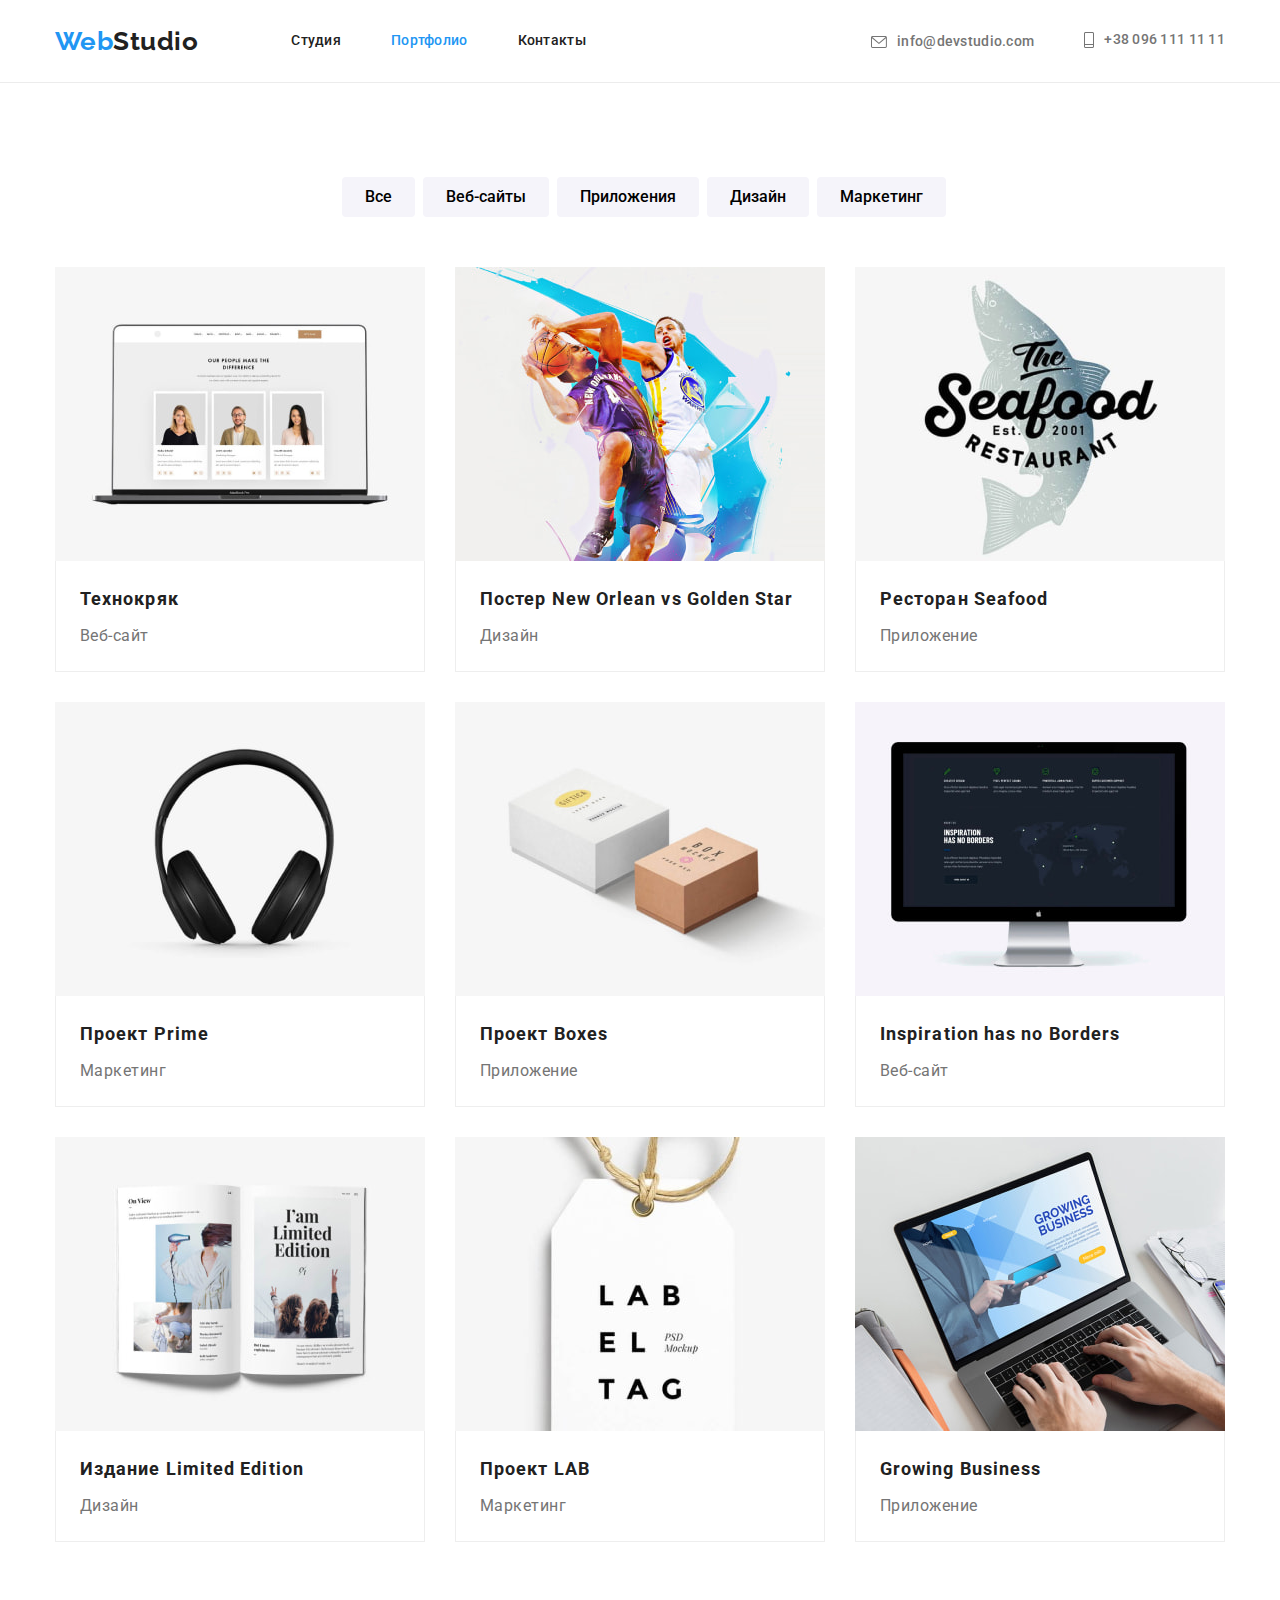
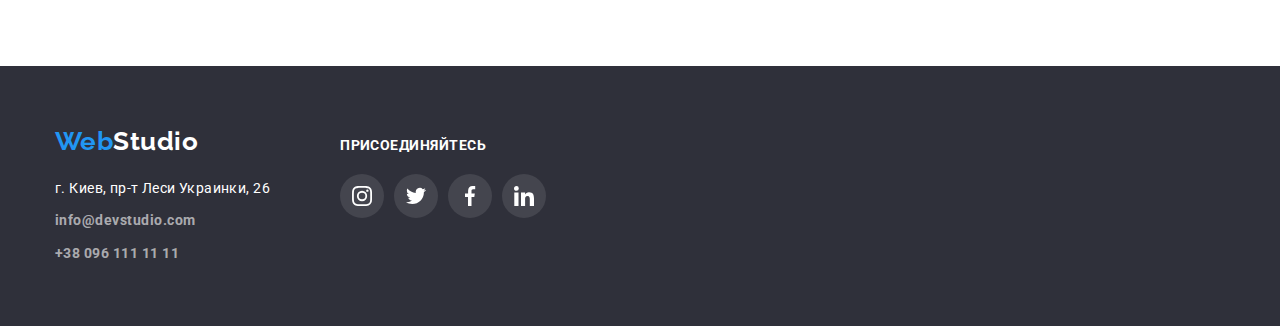
==== portfolio.html @ 9a56443a "Clone" ====
<!DOCTYPE html>
<html lang="en">
  <head>
    <meta charset="UTF-8" />
    <meta http-equiv="X-UA-Compatible" content="IE=edge" />
    <meta name="viewport" content="width=device-width, initial-scale=1.0" />
    <title>Портфолио</title>
    <link rel="preconnect" href="https://fonts.googleapis.com" />
    <link rel="preconnect" href="https://fonts.gstatic.com" crossorigin />
    <link
      rel="stylesheet"
      href="https://cdnjs.cloudflare.com/ajax/libs/modern-normalize/1.0.0/modern-normalize.min.css"
    />
    <link
      href="https://fonts.googleapis.com/css2?family=Raleway:wght@700&family=Roboto:wght@400;500;700;900&display=swap"
      rel="stylesheet"
    />
    <link rel="stylesheet" href="css/styles.css" />
  </head>
  <header class="page-header">
      <div class="container flex">
        <a class="logo link" href="index.html"><span>Web</span>Studio</a>
        <nav>
          <ul class="main-nav list">
            <li class="item"><a class="link" href="./index.html">Студия</a></li>
            <li class="item"><a class="link current" href="./portfolio.html">Портфолио</a></li>
            <li class="item"><a class="link" href="./contacts.html">Контакты</a></li>
          </ul>
        </nav>

        <ul class="header-contact list">
          <li class="block">
              <svg class="mail" width="16" height="12">
                <use href="./images/icons.svg#mail"></use>
              </svg>
              <a class="link" href="mailto:info@devstudio.com">info@devstudio.com</a>
          </li>
          <li class="block ">
            <svg class="tel" width="10" height="16">
              <use href="./images/icons.svg#tel"></use>
            </svg>
            <a class="link" href="tel:+380961111111">+38 096 111 11 11</a>
          </li>
        </ul>
      </div>
    </header>

    <main class="work-exls section">
      <div class="filter">
        <h1 class="hide" hide="true">примеры работ</h1>
        <h2 class="hide">типы проектов</h2>
        <ul class="filter-list list">
          <li>
            <button class="work-btn" type="button">Все</button>
          </li>
          <li>
            <button class="work-btn" type="button">Веб-сайты</button>
          </li>
          <li>
            <button class="work-btn" type="button">Приложения</button>
          </li>
          <li>
            <button class="work-btn" type="button">Дизайн</button>
          </li>
          <li>
            <button class="work-btn" type="button">Маркетинг</button>
          </li>
        </ul>
      </div>

      <div class="container">
        <ul class="work-list list">
          <li class="project-card">
            <img
              class="img"
              src="./images/portfolio/project-01.jpg"
              alt="project 01 Технокряк"
              width="370"
            />
            <div class="card-desc">
              <h3>Технокряк</h3>
              <p>Веб-сайт</p>
            </div>
          </li>
          <li class="project-card">
            <img
              class="img"
              src="./images/portfolio/project-02.jpg"
              alt="project 02 Постер New Orlean vs Golden Star"
              width="370"
            />
            <div class="card-desc">
              <h3>Постер New Orlean vs Golden Star</h3>
              <p>Дизайн</p>
            </div>
          </li>
          <li class="project-card">
            <img
              class="img"
              src="./images/portfolio/project-03.jpg"
              alt="project 03 Ресторан Seafood"
              width="370"
            />
            <div class="card-desc">
              <h3>Ресторан Seafood</h3>
              <p>Приложение</p>
            </div>
          </li>
          <li class="project-card">
            <img
              class="img"
              src="./images/portfolio/project-04.jpg"
              alt="project 04 Проект Prime"
              width="370"
            />
            <div class="card-desc">
              <h3>Проект Prime</h3>
              <p>Маркетинг</p>
            </div>
          </li>
          <li class="project-card">
            <img
              class="img"
              src="./images/portfolio/project-05.jpg"
              alt="project 05 Проект Boxes"
              width="370"
            />
            <div class="card-desc">
              <h3>Проект Boxes</h3>
              <p>Приложение</p>
            </div>
          </li>
          <li class="project-card">
            <img
              class="img"
              src="./images/portfolio/project-06.jpg"
              alt="project 06 Inspiration has no Borders"
              width="370"
            />
            <div class="card-desc">
              <h3>Inspiration has no Borders</h3>
              <p>Веб-сайт</p>
            </div>
          </li>
          <li class="project-card">
            <img
              class="img"
              src="./images/portfolio/project-07.jpg"
              alt="project 07 Издание Limited Edition"
              width="370"
            />
            <div class="card-desc">
              <h3>Издание Limited Edition</h3>
              <p>Дизайн</p>
            </div>
          </li>
          <li class="project-card">
            <img class="img" src="./images/portfolio/project-08.jpg" alt="Проект LAB" width="370" />
            <div class="card-desc">
              <h3>Проект LAB</h3>
              <p>Маркетинг</p>
            </div>
          </li>
          <li class="project-card">
            <img
              class="img"
              src="./images/portfolio/project-09.jpg"
              alt="project 09 Growing Business"
              width="370"
            />
            <div class="card-desc">
              <h3>Growing Business</h3>
              <p>Приложение</p>
            </div>
          </li>
        </ul>
      </div>
    </main>

    <footer>
      <div class="wrapper container">
        <div>
          <a class="logo-footer link" href="index.html"><span>Web</span>Studio</a>
          <a class="link" href="https://goo.gl/maps/MwoCHRfoZyWxWFmu9">
            <address>г. Киев, пр-т Леси Украинки, 26</address>
          </a>

          <ul class="contact-footer list">
            <li><a class="link" href="mailto:info@devstudio.com">info@devstudio.com</a></li>
            <li><a class="link" href="tel:+380961111111">+38 096 111 11 11</a></li>
          </ul>
        </div>
        <div class="social-footer">
          <h3>присоединяйтесь</h3>
          <ul class="social-footer-list list">
            <li class="item">
              <a class="social-footer-link link" href="https://www.google.com/" target="_blank">
                <svg class="social-icon" width="20" height="20">
                  <use href="./images/icons.svg#instagram"></use>
                </svg>
              </a>
            </li>
            <li class="item">
              <a class="social-footer-link link" href="https://www.google.com/" target="_blank">
                <svg class="social-icon" width="20" height="20">
                  <use href="./images/icons.svg#twitter"></use>
                </svg>
              </a>
            </li>
            <li class="item">
              <a class="social-footer-link link" href="https://www.google.com/" target="_blank">
                <svg class="social-icon" width="20" height="20">
                  <use href="./images/icons.svg#facebook"></use>
                </svg>
              </a>
            </li>
            <li class="item">
              <a class="social-footer-link link" href="https://www.google.com/" target="_blank">
                <svg class="social-icon" width="20" height="20">
                  <use href="./images/icons.svg#linkedin"></use>
                </svg>
              </a>
            </li>
          </ul>
        </div>
      </div>
    </footer>
  </body>
</html>
---- css/styles.css ----
/* задание глобальных переменных */
:root {
  --primary-text-color: #212121;
  --secondary-text-color: #757575;
  --invert-text-color: #ffffff;
  --accent-color: #2196f3;
  --background-main: #ffffff;
  --background-section: #f5f4fa;
  --background: #2f303a;
  --bg-work-btn: #f5f4fa;
  --border-prt: #eeeeee;
  --background-content: #AFB1B8;
  --bg-link: rgba(255, 255, 255, 0.6);
}

/* глобальные настройки */
/* убирает подчеркивание ссылок */
.link {
  text-decoration: none;
  color: var(--secondary-text-color);
}

/* Убираем маркеры */
.list {
  list-style: none;
}

/* убирает отступы у изображения */
.img {
  vertical-align: bottom;
}

/* скрытие элементов - не подходит для семантики */
.hide {
  position: absolute;
  top: -9999px;
  left: -9999px;
}

h1,
h2,
h3,
h4,
li,
ul,
p {
  padding: 0 0;
  margin: 0 0;
}

/* для проверки отступов от элементов */
.test {
  outline: 2px solid tomato;
  background-color: green;
}

/* главная страница */
body {
  font-family: 'Roboto', 'Verdana', 'Tahoma', sans-serif;
  font-style: normal;
  font-weight: 700;
  letter-spacing: 0.03em;

  color: var(--primary-text-color);
}

h2 {
  font-size: 36px;
  line-height: 1.16;
  text-align: center;
}

h3 {
  font-weight: 700;
  font-size: 14px;
  line-height: 1.14;
  text-transform: uppercase;
}

/* хедер */
.page-header {
  background-color: var(--background-main);

  border-bottom: 1px solid #ececec;
}

.container {
  width: 1200px;
  margin-left: auto;
  margin-right: auto;
  padding-left: 15px;
  padding-right: 15px;
  /* outline: 2px solid tomato; */
}

.section {
  padding-top: 94px;
  padding-bottom: 94px;
}

.flex {
  display: flex;
  align-items: center;
}

/* лого */
.logo {
  display: block;
  margin-right: 93px;

  font-family: 'Raleway';
  font-size: 26px;
  line-height: 1.19;

  color: var(--primary-text-color);
}

.logo:hover,
.logo:focus {
  color: var(--accent-color);
}

.logo > span {
  color: var(--accent-color);
}

/* нав. меню */
.main-nav {
  display: flex;
}

.main-nav .item:not(:last-child) {
  margin-right: 50px;
}

/* Еще один способ убрать крайний отступ
.main-nav .item + .item {
  margin-left: 50px;
} */

.main-nav .link {
  display: block;
  padding-top: 32px;
  padding-bottom: 32px;

  font-weight: 500;
  font-size: 14px;
  line-height: 1.14;
  letter-spacing: 0.02em;

  color: var(--primary-text-color);
}

/* цвет наведение на меню  */
.main-nav .link:hover,
.main-nav .link:focus {
  color: var(--accent-color);
  outline: none;

}

/* цвет меню текущей страницы */
.main-nav .link.current {
  color: var(--accent-color);
}

.header-contact {
  display: flex;
  margin-left: auto;
  align-items: baseline;

  font-weight: 500;
  font-size: 14px;
  line-height: 1.14;
  letter-spacing: 0.02em;

  color: var(--secondary-text-color);
  fill: var(--secondary-text-color);
}

.header-contact li + li {
  margin-left: 50px;
  
}

.header-contact .link {
  display: block;
  padding-top: 32px;
  padding-bottom: 32px;
  margin-left: 10px;
}

.block {
  display: flex;
  align-items: center;
  color: currentColor;
}

.block:hover,
.link:hover {
  color: var(--accent-color);
  fill: var(--accent-color);
}

.block:focus,
.link:focus {
  color: var(--accent-color);
  fill: var(--accent-color);

  outline: none;
}

/* секция hero */
.hero {
  height: 600px;
  max-width: 1600px;
  padding-top: 200px;
  padding-bottom: 200px;
  margin-left: auto;
  margin-right: auto;

  text-align: center;

  background-color: var(--secondary-text-color);
  background-image: linear-gradient( to right, rgba(47, 48, 58, .4),rgba(47, 48, 58, .4)),  url('../images/bg-img.jpg');
  background-size: cover;
  background-position: center;
  background-repeat: no-repeat;

}

h1 {
  margin-bottom: 30px;

  font-weight: 900;
  font-size: 44px;
  line-height: 1.36;
  letter-spacing: 0.06em;
  text-transform: uppercase;

  color: var(--invert-text-color);
}

.main-btn {
  display: inline-block;
  min-width: 200xp;
  height: 50px;
  padding: 10px 32px;

  font-weight: 700;
  font-size: 16px;
  line-height: 1.87;
  align-items: center;
  letter-spacing: 0.06em;

  color: var(--invert-text-color);
  background: var(--accent-color);

  border: 1px solid transparent;
  border-radius: 4px;
  box-shadow: 0px 4px 4px rgba(0, 0, 0, 0.15);

  cursor: pointer;
}

/* секция features */
.features {
  padding-bottom: 0;
}

.features h3 {
  margin-bottom: 10px;
}

.features-list {
  display: flex;
  flex-wrap: nowrap;
  justify-content: space-between;
}

.features-list .item {
  width: 270px;
}

.features-list .box-icon  {
  display: flex;
  height: 120px;
  justify-content: center;
  align-items: center;

  margin-bottom: 30px;
  
  background-color: #F5F4FA;
  border-radius: 4px;
}

.icon {
  width: 70px;
  height: 70px;
}

.features p {
  margin: 0;

  font-weight: 400;
  font-size: 14px;
  line-height: 1.71;

  color: var(--secondary-text-color);
}

/* секция employment */

.em-list {
  display: flex;
  margin-top: 50px;
  justify-content: space-between;
}

/* исправляет сбоку/снизу белые полосы у картинки */
.em-list img {
  display: block;
}

/* секция team */
.team {
  background-color: var(--background-section);
}

.team-list {
  display: flex;
  justify-content: space-between;
}

.team h2 {
  margin-bottom: 50px;
}

.border-photo {
  width: 270px;

  background-color: #ffffff;

  border-radius: 0px 0px 4px 4px;
  box-shadow: 0px 1px 3px rgba(0, 0, 0, 0.12), 0px 1px 1px rgba(0, 0, 0, 0.14),
    0px 2px 1px rgba(0, 0, 0, 0.2);
}

.team-desc {
  display: block;
  padding: 30px 0;
  text-align: center;
}
.team p {
  font-weight: 500;
  margin-bottom: 10px;
  
  font-size: 16px;
  line-height: 1.18;
  
}

.team h3 {
  margin-bottom: 16px;

  font-weight: 400;
  font-size: 16px;
  line-height: 1.18;
  text-transform:none;

  color: var(--secondary-text-color);
}

.social {
  display: flex;
  flex-wrap: nowrap;
  justify-content: space-between;
  margin-left: 30px;
  margin-right: 30px;
}

.social-link {
  display: flex;
  width: 44px;
  height: 44px;
  align-items: center;
  justify-content: center;

  color: var(--invert-text-color);  
  fill: var(--background-content);
  border-radius: 50%;

  cursor: pointer;
}

.social-link:hover,
.social-link:focus {
  background-color: var(--accent-color);
  fill: var(--invert-text-color);
  outline: none;
}



/* секция clients */

.clients-list {
  display: flex;
  flex-wrap: nowrap;
  margin-top: 50px;
}

.clients-list .item:not(:last-child) {
  margin-right: 30px;
}

.clients-link {
  display: flex;
  width: 172px;
  height: 92px;
  justify-content: center;
  align-items: center;

  fill: var(--background-content);
  border: 1px solid var(--background-content);
  border-radius: 4px;

  cursor: pointer;
}

.clients-link:hover,
.clients-link:focus {
  fill: var(--accent-color);
  border-color: var(--accent-color);
  outline: none;
}

/* секция footer */

footer {
  padding: 60px 0;
  background: var(--background);
}

.wrapper {
  display:flex;
  flex-wrap: nowrap;
}

.logo-footer {
  display: inline-block;
  margin-bottom: 20px;

  font-weight: 700;
  font-family: 'Raleway';
  font-size: 26px;
  line-height: 1.19;

  color: var(--invert-text-color);
}

.logo-footer span {
  color: var(--accent-color);
}

footer address {
  margin-bottom: 9px;

  font-weight: 400;
  font-size: 14px;
  font-style: normal;
  line-height: 1.71;
  letter-spacing: 0.03em;
  
  color: var(--invert-text-color);
}

footer address:hover,
footer address:focus {
  color: var(--accent-color);
  outline: none;
}

.contact-footer .link {
  font-size: 14px;
  line-height: 1.71;

  color: rgba(255, 255, 255, 0.6);
}
.contact-footer li:not(:last-child) {
  margin-bottom: 9px;
}

.contact-footer a:hover,
.contact-footer a:focus {
  color: var(--accent-color);
  outline: none;
}


.social-footer {
  margin-top: 12px;
  margin-left: 70px;  
}

.social-footer h3 {
color: var(--invert-text-color);
}

.social-footer-list {
  display: flex;
  flex-wrap: nowrap;
  margin-top: 20px;  
}

.social-footer-link {
  display: flex;
  width: 44px;
  height: 44px;
  align-items: center;
  justify-content: center;
  
  background: rgba(255, 255, 255, 0.1);
  fill: var(--invert-text-color);
  border-radius: 50%;

  cursor: pointer;
}

.social-footer .item:not(:last-child) {
  margin-right: 10px;
}

.social-footer-link:hover,
.social-footer-link:focus {
  fill: var(--invert-text-color);
  background-color: var(--accent-color);
  outline: none;
}

  /* Страница примеры работ */

.filter-list {
  display: flex;
  justify-content: center;
}

.work-btn {
  display: block;
  padding: 6px 22px;
  margin-left: 8px;

  font-family: 'Roboto';
  font-weight: 500;
  font-size: 16px;
  line-height: 1.62;
  text-align: center;

  background: var(--bg-work-btn);

  border: 1px solid transparent;
  border-radius: 4px;

  cursor: pointer;
}

.work-btn:hover,
.work-btn:focus {
  color: var(--invert-text-color);
  background: var(--accent-color);
  outline: none;

  box-shadow: 0px 3px 1px rgba(0, 0, 0, 0.1), 0px 1px 2px rgba(0, 0, 0, 0.08),
    0px 2px 2px rgba(0, 0, 0, 0.12);
  border-radius: 4px;

}

.work-list {
  display: flex;
  flex-wrap: wrap;
  margin-top: 50px;
}

.project-card {
  box-sizing: border-box;
  width: 370px;
  margin-right: 30px;
  margin-bottom: 30px;

  background: var(--background-main);
}

.project-card:nth-child(3n) {
  margin-right: 0;
}

.project-card:hover,
.project-card:focus {
  box-shadow: 0px 1px 1px rgba(0, 0, 0, 0.12),
  0px 4px 4px rgba(0, 0, 0, 0.06),
  1px 4px 6px rgba(0, 0, 0, 0.16);
  outline: none;
}


.work-list h3 {
  display: inline-block;

  font-size: 18px;
  line-height: 2;
  letter-spacing: 0.06em;
  text-transform:none;
}

.work-list p {
  margin-top: 4px;

  font-weight: 400;
  font-size: 16px;
  line-height: 1.87;

  color: var(--secondary-text-color);
}

.card-desc {
  padding: 20px 24px;

  border: 1px solid var(--border-prt);
  border-top: 0;
}
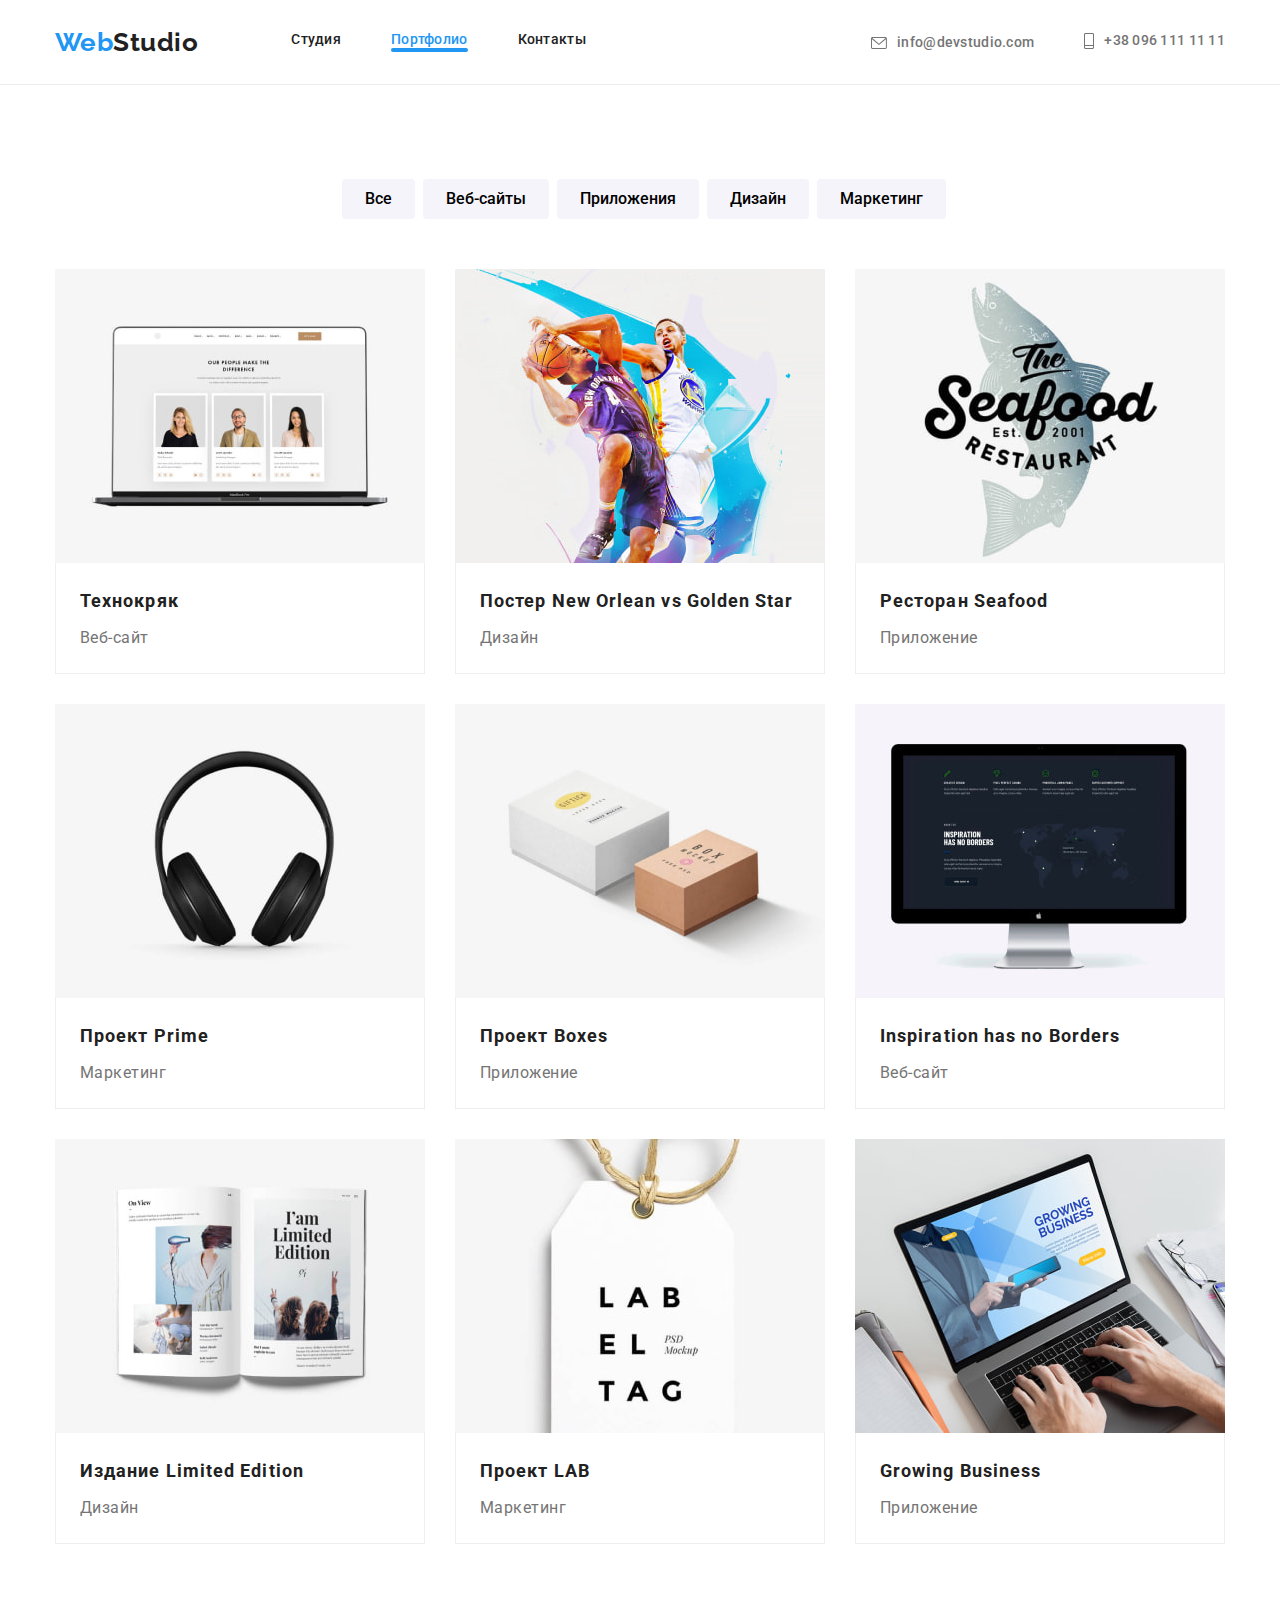
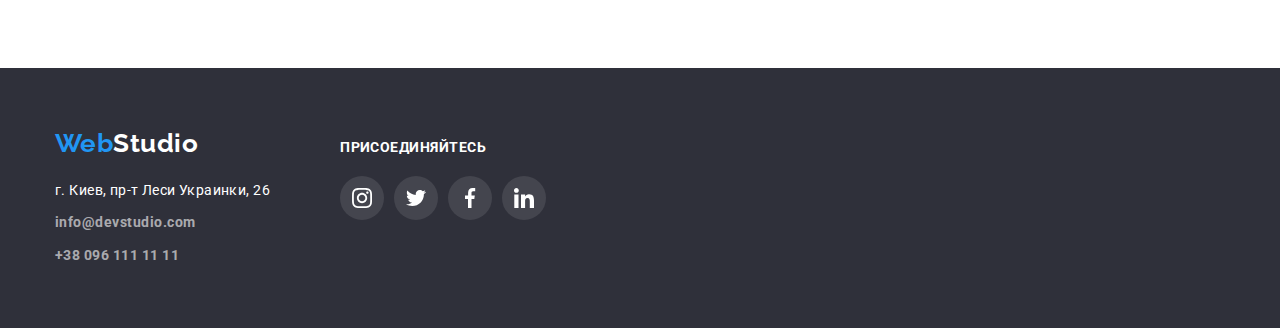
==== commit 61514805: "правки" ====
--- a/portfolio.html
+++ b/portfolio.html
@@ -71,103 +71,130 @@
       <div class="container">
         <ul class="work-list list">
           <li class="project-card">
-            <img
+          <div class="img-card">
+              <img
               class="img"
               src="./images/portfolio/project-01.jpg"
               alt="project 01 Технокряк"
               width="370"
             />
+            <p class="overlay-img-card">Ресурс предлагает комплексные предложения с разным уровнем функционала и сервисов. Все это позволит посетителю получить исчерпывающие сведения о компании или частном лице.</p>
+          </div>
             <div class="card-desc">
               <h3>Технокряк</h3>
               <p>Веб-сайт</p>
             </div>
           </li>
           <li class="project-card">
-            <img
+            <div class="img-card">
+          <img
               class="img"
               src="./images/portfolio/project-02.jpg"
               alt="project 02 Постер New Orlean vs Golden Star"
               width="370"
             />
+          <p class="overlay-img-card">Lorem ipsum dolor sit amet consectetur adipisicing elit. Repellendus quasi ipsum exercitationem nemo natus inventore aperiam mollitia vero! Ipsa placeat cupiditate repudiandae odio quos cum quidem debitis accusantium vitae facere!</p>
+            </div>            
             <div class="card-desc">
               <h3>Постер New Orlean vs Golden Star</h3>
               <p>Дизайн</p>
             </div>
           </li>
           <li class="project-card">
-            <img
-              class="img"
-              src="./images/portfolio/project-03.jpg"
-              alt="project 03 Ресторан Seafood"
-              width="370"
-            />
+              <div class="img-card">
+                <img
+                class="img"
+                src="./images/portfolio/project-03.jpg"
+                alt="project 03 Ресторан Seafood"
+                width="370"
+                />
+                <p class="overlay-img-card">Lorem ipsum dolor sit amet consectetur adipisicing elit. Repellendus quasi ipsum exercitationem nemo natus inventore aperiam mollitia vero! Ipsa placeat cupiditate repudiandae odio quos cum quidem debitis accusantium vitae facere!</p>
+              </div>  
             <div class="card-desc">
               <h3>Ресторан Seafood</h3>
               <p>Приложение</p>
             </div>
           </li>
           <li class="project-card">
-            <img
-              class="img"
-              src="./images/portfolio/project-04.jpg"
-              alt="project 04 Проект Prime"
-              width="370"
-            />
+              <div class="img-card">
+                <img
+                class="img"
+                src="./images/portfolio/project-04.jpg"
+                alt="project 04 Проект Prime"
+                width="370"
+                />
+                <p class="overlay-img-card">Lorem ipsum dolor sit amet consectetur adipisicing elit. Repellendus quasi ipsum exercitationem nemo natus inventore aperiam mollitia vero! Ipsa placeat cupiditate repudiandae odio quos cum quidem debitis accusantium vitae facere!</p>
+              </div>  
             <div class="card-desc">
               <h3>Проект Prime</h3>
               <p>Маркетинг</p>
             </div>
           </li>
           <li class="project-card">
-            <img
-              class="img"
-              src="./images/portfolio/project-05.jpg"
-              alt="project 05 Проект Boxes"
-              width="370"
-            />
+              <div class="img-card">
+                <img
+                class="img"
+                src="./images/portfolio/project-05.jpg"
+                alt="project 05 Проект Boxes"
+                width="370"
+                />
+                <p class="overlay-img-card">Lorem ipsum dolor sit amet consectetur adipisicing elit. Repellendus quasi ipsum exercitationem nemo natus inventore aperiam mollitia vero! Ipsa placeat cupiditate repudiandae odio quos cum quidem debitis accusantium vitae facere!</p>
+              </div>  
             <div class="card-desc">
               <h3>Проект Boxes</h3>
               <p>Приложение</p>
             </div>
           </li>
           <li class="project-card">
-            <img
+              <div class="img-card">
+              <img
               class="img"
               src="./images/portfolio/project-06.jpg"
               alt="project 06 Inspiration has no Borders"
               width="370"
-            />
+              />
+              <p class="overlay-img-card">Lorem ipsum dolor sit amet consectetur adipisicing elit. Repellendus quasi ipsum exercitationem nemo natus inventore aperiam mollitia vero! Ipsa placeat cupiditate repudiandae odio quos cum quidem debitis accusantium vitae facere!</p>
+              </div>  
             <div class="card-desc">
               <h3>Inspiration has no Borders</h3>
               <p>Веб-сайт</p>
             </div>
           </li>
           <li class="project-card">
-            <img
+              <div class="img-card">
+              <img
               class="img"
               src="./images/portfolio/project-07.jpg"
               alt="project 07 Издание Limited Edition"
               width="370"
-            />
+              />
+              <p class="overlay-img-card">Lorem ipsum dolor sit amet consectetur adipisicing elit. Repellendus quasi ipsum exercitationem nemo natus inventore aperiam mollitia vero! Ipsa placeat cupiditate repudiandae odio quos cum quidem debitis accusantium vitae facere!</p>
+              </div>  
             <div class="card-desc">
               <h3>Издание Limited Edition</h3>
               <p>Дизайн</p>
             </div>
           </li>
           <li class="project-card">
-            <img class="img" src="./images/portfolio/project-08.jpg" alt="Проект LAB" width="370" />
+              <div class="img-card">
+                <img class="img" src="./images/portfolio/project-08.jpg" alt="Проект LAB" width="370" />
+                <p class="overlay-img-card">Lorem ipsum dolor sit amet consectetur adipisicing elit. Repellendus quasi ipsum exercitationem nemo natus inventore aperiam mollitia vero! Ipsa placeat cupiditate repudiandae odio quos cum quidem debitis accusantium vitae facere!</p>
+              </div>  
             <div class="card-desc">
               <h3>Проект LAB</h3>
               <p>Маркетинг</p>
             </div>
           </li>
           <li class="project-card">
-            <img
+              <div class="img-card">
+              <img
               class="img"
               src="./images/portfolio/project-09.jpg"
               alt="project 09 Growing Business"
               width="370"
-            />
+              />
+              <p class="overlay-img-card">Lorem ipsum dolor sit amet consectetur adipisicing elit. Repellendus quasi ipsum exercitationem nemo natus inventore aperiam mollitia vero! Ipsa placeat cupiditate repudiandae odio quos cum quidem debitis accusantium vitae facere!</p>
+              </div>  
             <div class="card-desc">
               <h3>Growing Business</h3>
               <p>Приложение</p>
--- a/css/styles.css
+++ b/css/styles.css
@@ -9,7 +9,7 @@
   --background: #2f303a;
   --bg-work-btn: #f5f4fa;
   --border-prt: #eeeeee;
-  --background-content: #AFB1B8;
+  --background-content: #afb1b8;
   --bg-link: rgba(255, 255, 255, 0.6);
 }
 
@@ -142,6 +142,7 @@
   display: block;
   padding-top: 32px;
   padding-bottom: 32px;
+  z-index: -1;
 
   font-weight: 500;
   font-size: 14px;
@@ -156,12 +157,28 @@
 .main-nav .link:focus {
   color: var(--accent-color);
   outline: none;
-
 }
 
 /* цвет меню текущей страницы */
-.main-nav .link.current {
-  color: var(--accent-color);
+.main-nav .current {
+  color: var(--accent-color);
+}
+
+.main-nav .a {
+  position: relative;
+}
+
+.main-nav .current::after {
+  /* position: absolute; */
+  content: '';
+
+  display: block;
+  height: 4px;
+  bottom: -4px;
+  left: 0;
+
+  background: var(--accent-color);
+  border-radius: 2px;
 }
 
 .header-contact {
@@ -180,7 +197,6 @@
 
 .header-contact li + li {
   margin-left: 50px;
-  
 }
 
 .header-contact .link {
@@ -212,7 +228,7 @@
 
 /* секция hero */
 .hero {
-  height: 600px;
+  max-height: 600px;
   max-width: 1600px;
   padding-top: 200px;
   padding-bottom: 200px;
@@ -222,11 +238,11 @@
   text-align: center;
 
   background-color: var(--secondary-text-color);
-  background-image: linear-gradient( to right, rgba(47, 48, 58, .4),rgba(47, 48, 58, .4)),  url('../images/bg-img.jpg');
+  background-image: linear-gradient(to right, rgba(47, 48, 58, 0.4), rgba(47, 48, 58, 0.4)),
+    url('../images/bg-img.jpg');
   background-size: cover;
   background-position: center;
   background-repeat: no-repeat;
-
 }
 
 h1 {
@@ -263,6 +279,53 @@
   cursor: pointer;
 }
 
+.backdrop {
+  position: fixed;
+  top: 0;
+  left: 0;
+  width: 100%;
+  height: 100%;
+
+  background: rgba(0, 0, 0, 0.2);
+}
+
+.backdrop.is-hidden {
+  opacity: 0;
+  visibility:hidden;
+  pointer-events: none;
+}
+
+.modal {
+  position: absolute;
+  top: 50%;
+  left: 50%;
+  transform: translate(-50%, -50%);
+
+  min-width: 528px;
+  min-height: 582px;
+
+  padding: 40px;
+
+  background: var(--background-main);
+  box-shadow: 0px 1px 3px rgba(0, 0, 0, 0.12),
+  0px 1px 1px rgba(0, 0, 0, 0.14),
+  0px 2px 1px rgba(0, 0, 0, 0.2);
+  border-radius: 4px;  
+}
+
+.close-icon {
+  position: absolute;
+  display: block;
+  width: 30px;
+  height: 30px;
+  top: 8px;
+  right: 8px;
+  background-image: url(../images/close.svg);
+  border-radius: 50%;
+  border: 1px solid rgba(0, 0, 0, 0.1);  
+  cursor: pointer;
+}
+
 /* секция features */
 .features {
   padding-bottom: 0;
@@ -282,15 +345,15 @@
   width: 270px;
 }
 
-.features-list .box-icon  {
+.features-list .box-icon {
   display: flex;
   height: 120px;
   justify-content: center;
   align-items: center;
 
   margin-bottom: 30px;
-  
-  background-color: #F5F4FA;
+
+  background-color: #f5f4fa;
   border-radius: 4px;
 }
 
@@ -317,9 +380,30 @@
   justify-content: space-between;
 }
 
+.em-list-etem {
+  position: relative;
+  z-index: -1;
+}
 /* исправляет сбоку/снизу белые полосы у картинки */
 .em-list img {
   display: block;
+}
+
+.em-list-content {
+  position: absolute;
+  display: inline-block;
+  min-height: 70px;
+  width: 370px;
+  padding-top: 27px;
+  padding-bottom: 27px;
+  bottom: 0;
+  left: 0;
+
+  text-align: center;
+  letter-spacing: 0.03em;
+
+  color: var(--invert-text-color);
+  background: rgba(47, 48, 58, 0.8);
 }
 
 /* секция team */
@@ -354,10 +438,9 @@
 .team p {
   font-weight: 500;
   margin-bottom: 10px;
-  
+
   font-size: 16px;
   line-height: 1.18;
-  
 }
 
 .team h3 {
@@ -366,7 +449,7 @@
   font-weight: 400;
   font-size: 16px;
   line-height: 1.18;
-  text-transform:none;
+  text-transform: none;
 
   color: var(--secondary-text-color);
 }
@@ -386,7 +469,7 @@
   align-items: center;
   justify-content: center;
 
-  color: var(--invert-text-color);  
+  color: var(--invert-text-color);
   fill: var(--background-content);
   border-radius: 50%;
 
@@ -400,8 +483,6 @@
   outline: none;
 }
 
-
-
 /* секция clients */
 
 .clients-list {
@@ -443,7 +524,7 @@
 }
 
 .wrapper {
-  display:flex;
+  display: flex;
   flex-wrap: nowrap;
 }
 
@@ -471,7 +552,7 @@
   font-style: normal;
   line-height: 1.71;
   letter-spacing: 0.03em;
-  
+
   color: var(--invert-text-color);
 }
 
@@ -497,20 +578,19 @@
   outline: none;
 }
 
-
 .social-footer {
   margin-top: 12px;
-  margin-left: 70px;  
+  margin-left: 70px;
 }
 
 .social-footer h3 {
-color: var(--invert-text-color);
+  color: var(--invert-text-color);
 }
 
 .social-footer-list {
   display: flex;
   flex-wrap: nowrap;
-  margin-top: 20px;  
+  margin-top: 20px;
 }
 
 .social-footer-link {
@@ -519,7 +599,7 @@
   height: 44px;
   align-items: center;
   justify-content: center;
-  
+
   background: rgba(255, 255, 255, 0.1);
   fill: var(--invert-text-color);
   border-radius: 50%;
@@ -538,7 +618,7 @@
   outline: none;
 }
 
-  /* Страница примеры работ */
+/* Страница примеры работ */
 
 .filter-list {
   display: flex;
@@ -573,7 +653,6 @@
   box-shadow: 0px 3px 1px rgba(0, 0, 0, 0.1), 0px 1px 2px rgba(0, 0, 0, 0.08),
     0px 2px 2px rgba(0, 0, 0, 0.12);
   border-radius: 4px;
-
 }
 
 .work-list {
@@ -597,12 +676,10 @@
 
 .project-card:hover,
 .project-card:focus {
-  box-shadow: 0px 1px 1px rgba(0, 0, 0, 0.12),
-  0px 4px 4px rgba(0, 0, 0, 0.06),
-  1px 4px 6px rgba(0, 0, 0, 0.16);
-  outline: none;
-}
-
+  box-shadow: 0px 1px 1px rgba(0, 0, 0, 0.12), 0px 4px 4px rgba(0, 0, 0, 0.06),
+    1px 4px 6px rgba(0, 0, 0, 0.16);
+  outline: none;
+}
 
 .work-list h3 {
   display: inline-block;
@@ -610,7 +687,41 @@
   font-size: 18px;
   line-height: 2;
   letter-spacing: 0.06em;
-  text-transform:none;
+  text-transform: none;
+}
+.img-card {
+  position: relative;
+}
+
+.overlay-img-card {
+  position: absolute;
+  display: flex;
+  width: 100%;
+  height: 100%;
+  bottom: 0;
+  left: 0;
+  padding: 63px 24px;
+  /* padding-top: 63px;
+  padding-left: 24px;
+  padding-right: 24px; */
+  align-items: center;
+
+  font-weight: 400;
+  font-size: 18px;
+  line-height: 1.55;
+  letter-spacing: 0.03em;
+  white-space: wrap;
+  line-clamp: 2;
+  overflow: hidden;
+  text-overflow: ellipsis;
+
+  opacity: 0;
+}
+
+.overlay-img-card:hover {
+  background: rgba(33, 150, 243, 0.9);
+  color: var(--invert-text-color);
+  opacity: 1;
 }
 
 .work-list p {
